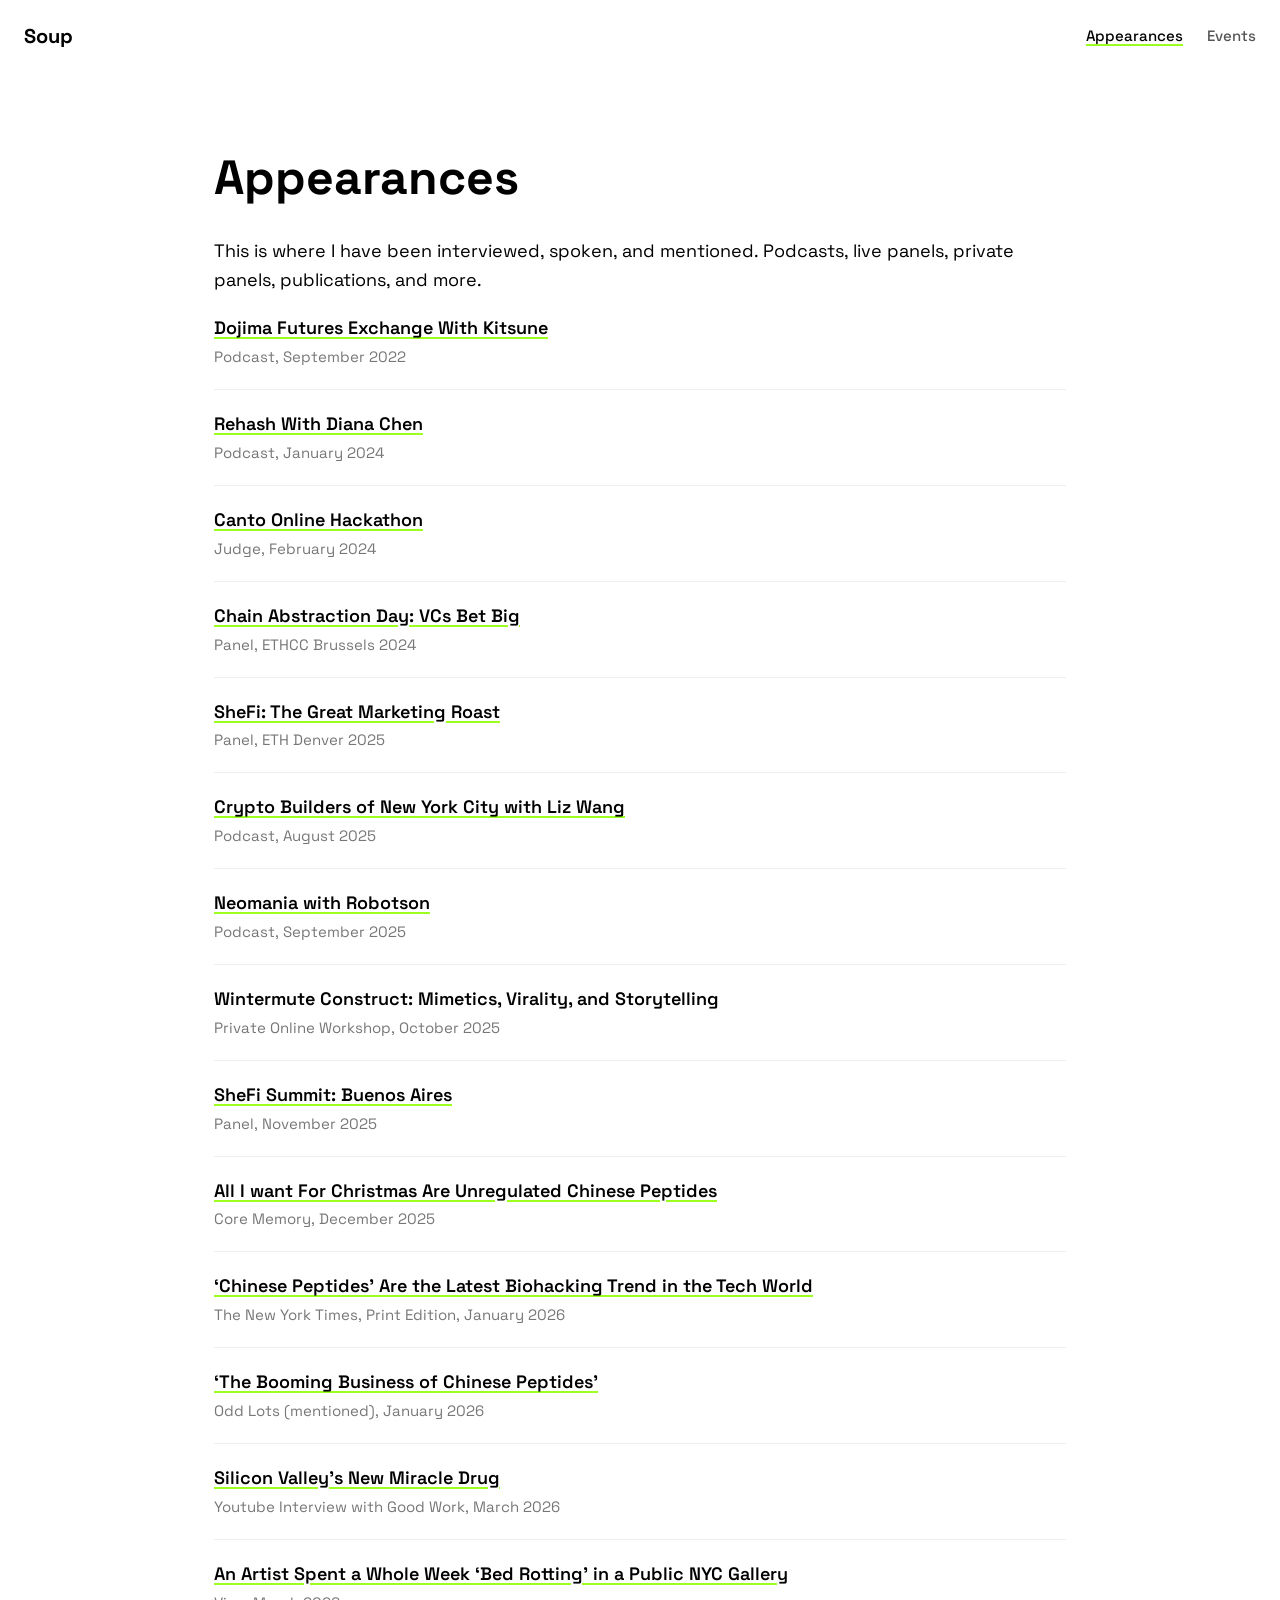
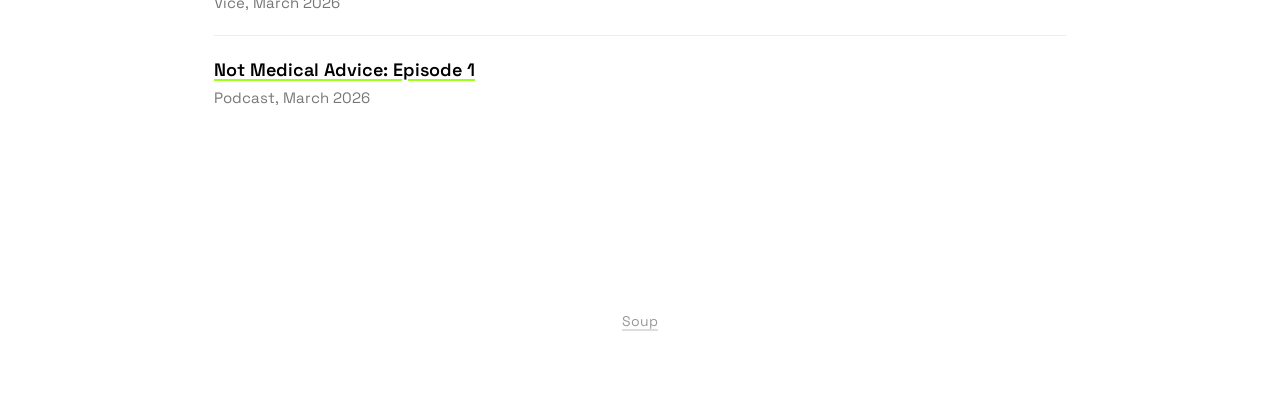
==== appearances.html @ 359b350f "Hide Cookbooks nav link and zine submission button Co-Authored-By: Claude Opus 4.7 (1M context) <nor" ====
<!DOCTYPE html>
<html lang="en">
<head>
  <meta charset="UTF-8">
  <meta name="viewport" content="width=device-width, initial-scale=1.0">
  <title>Appearances – Soup</title>
  <link rel="stylesheet" href="style.css">
</head>
<body>
  <nav>
    <a href="/" class="logo">Soup</a>
    <div class="links">
      <a href="/appearances.html" class="active">Appearances</a>
      <a href="/events.html">Events</a>
    </div>
  </nav>

  <div class="container">
    <h1>Appearances</h1>
    <p>This is where I have been interviewed, spoken, and mentioned. Podcasts, live panels, private panels, publications, and more.</p>

    <div class="appearance">
      <a href="https://x.com/DojimaFutures/status/1570541175362441216">Dojima Futures Exchange With Kitsune</a>
      <div class="meta">Podcast, September 2022</div>
    </div>

    <div class="appearance">
      <a href="https://www.youtube.com/watch?v=RE9GlKeXQ3Y">Rehash With Diana Chen</a>
      <div class="meta">Podcast, January 2024</div>
    </div>

    <div class="appearance">
      <a href="https://canto.mirror.xyz/R61YoLOqHTItQv1mFRR_PZM1qqmbIg2I9jLAQmZz94Y">Canto Online Hackathon</a>
      <div class="meta">Judge, February 2024</div>
    </div>

    <div class="appearance">
      <a href="https://luma.com/ChADay_EthCC2024">Chain Abstraction Day: VCs Bet Big</a>
      <div class="meta">Panel, ETHCC Brussels 2024</div>
    </div>

    <div class="appearance">
      <a href="https://luma.com/0xsf7b0j?tk=9q35Sp">SheFi: The Great Marketing Roast</a>
      <div class="meta">Panel, ETH Denver 2025</div>
    </div>

    <div class="appearance">
      <a href="https://x.com/cryptonycpod/status/1955314170406002775">Crypto Builders of New York City with Liz Wang</a>
      <div class="meta">Podcast, August 2025</div>
    </div>

    <div class="appearance">
      <a href="https://open.spotify.com/episode/3sa2uEnxHNoWY442WmcZ5a?si=_UdGZedXSt26n3mSseSVqg">Neomania with Robotson</a>
      <div class="meta">Podcast, September 2025</div>
    </div>

    <div class="appearance">
      <span style="font-weight: 600; font-size: 18px;">Wintermute Construct: Mimetics, Virality, and Storytelling</span>
      <div class="meta">Private Online Workshop, October 2025</div>
    </div>
    
<div class="appearance">
      <span style="font-weight: 600; font-size: 18px;"><a href="https://luma.com/y9pgwz8b">SheFi Summit: Buenos Aires</a> </span>
      <div class="meta">Panel, November 2025</div>
    </div>

<div class="appearance">
      <span style="font-weight: 600; font-size: 18px;"><a href="https://www.corememory.com/p/sf-rave-chinese-peptides">All I want For Christmas Are Unregulated Chinese Peptides</a> </span>
      <div class="meta">Core Memory, December 2025</div>
    </div>


       <div class="appearance">
      <span style="font-weight: 600; font-size: 18px;"><A href="https://www.nytimes.com/2026/01/03/business/chinese-peptides-silicon-valley.html">‘Chinese Peptides’ Are the Latest Biohacking Trend in the Tech World</A></span>
      <div class="meta">The New York Times, Print Edition, January 2026</div>
    </div>
           <div class="appearance">
      <span style="font-weight: 600; font-size: 18px;"><A href="https://podcasts.apple.com/id/podcast/the-booming-business-of-chinese-peptides/id1056200096?i=1000741967543">‘The Booming Business of Chinese Peptides'</A></span>
      <div class="meta">Odd Lots (mentioned), January 2026</div>
    </div>

    
    <div class="appearance">
      <span style="font-weight: 600; font-size: 18px;"><A href="https://www.youtube.com/watch?v=W0ltbBby9FU">Silicon Valley's New Miracle Drug</A></span>
      <div class="meta">Youtube Interview with Good Work, March 2026</div>
    </div>

    
    <div class="appearance">
      <span style="font-weight: 600; font-size: 18px;"><A href="https://www.vice.com/en/article/alison-long-artist-bedrotting-nyc/?is_login=1773077879061">An Artist Spent a Whole Week ‘Bed Rotting’ in a Public NYC Gallery</A></span>
      <div class="meta">Vice, March 2026</div>
    </div>

     <div class="appearance">
      <span style="font-weight: 600; font-size: 18px;"><A href="https://x.com/BoysClubWorld/status/2032462883943051436">Not Medical Advice: Episode 1</A></span>
      <div class="meta">Podcast, March 2026</div>
    </div>


    
  </div>

  <footer>
    <p><a href="/">Soup</a></p>
  </footer>
</body>
</html>
---- style.css ----
@import url('https://fonts.googleapis.com/css2?family=Space+Grotesk:wght@300;400;500;600;700&display=swap');

* {
  margin: 0;
  padding: 0;
  box-sizing: border-box;
}

body {
  font-family: 'Space Grotesk', sans-serif;
  background: #fff;
  color: #000;
  line-height: 1.6;
  font-size: 18px;
}

a {
  color: #000;
  text-decoration: underline;
  text-decoration-color: #9DFF20;
  text-underline-offset: 3px;
  text-decoration-thickness: 2px;
}

a:hover {
  color: #9DFF20;
}

.container {
  max-width: 900px;
  margin: 0 auto;
  padding: 80px 24px 120px;
}

/* Navigation */
nav {
  padding: 20px 24px;
  display: flex;
  justify-content: space-between;
  align-items: center;
}

nav .logo {
  font-weight: 700;
  font-size: 20px;
  text-decoration: none;
  color: #000;
}

nav .logo:hover {
  color: #9DFF20;
}

nav .links {
  display: flex;
  gap: 24px;
}

nav .links a {
  text-decoration: none;
  font-size: 15px;
  font-weight: 500;
  color: #555;
}

nav .links a:hover {
  color: #9DFF20;
}

nav .links a.active {
  color: #000;
  text-decoration: underline;
  text-decoration-color: #9DFF20;
  text-underline-offset: 3px;
  text-decoration-thickness: 2px;
}

/* Page titles */
h1 {
  font-size: 48px;
  font-weight: 700;
  margin-bottom: 32px;
  line-height: 1.1;
}

h2 {
  font-size: 28px;
  font-weight: 600;
  margin-top: 48px;
  margin-bottom: 16px;
}

h3 {
  font-size: 22px;
  font-weight: 600;
  margin-top: 40px;
  margin-bottom: 12px;
}

p {
  margin-bottom: 20px;
}

/* Buttons */
.btn {
  display: inline-block;
  padding: 12px 28px;
  background: #9DFF20;
  color: #000;
  text-decoration: none;
  font-weight: 600;
  font-size: 16px;
  margin-right: 12px;
  margin-bottom: 12px;
  transition: background 0.2s;
}

.btn:hover {
  background: #8ae619;
  color: #000;
}

.btn.outline {
  background: transparent;
  border: 2px solid #000;
}

.btn.outline:hover {
  background: #000;
  color: #9DFF20;
}

.buttons {
  margin-top: 32px;
}

/* Lists */
ol, ul {
  margin-bottom: 24px;
  padding-left: 24px;
}

li {
  margin-bottom: 8px;
}

/* Events */
.event {
  margin-bottom: 32px;
}

.event .date {
  font-weight: 600;
  font-size: 15px;
  color: #9DFF20;
  text-transform: uppercase;
  letter-spacing: 0.5px;
}

.event .name {
  font-size: 22px;
  font-weight: 600;
  margin: 4px 0;
}

.event .venue {
  color: #555;
  font-size: 16px;
}

.event .with {
  color: #777;
  font-size: 15px;
  font-style: italic;
}

/* Appearances */
.appearance {
  margin-bottom: 20px;
  padding-bottom: 20px;
  border-bottom: 1px solid #eee;
}

.appearance:last-child {
  border-bottom: none;
}

.appearance a {
  font-weight: 600;
  font-size: 18px;
}

.appearance .meta {
  color: #777;
  font-size: 15px;
  margin-top: 2px;
}

/* Year headers */
.year {
  font-size: 36px;
  font-weight: 700;
  letter-spacing: 1px;
  color: #000;
  margin-top: 48px;
  margin-bottom: 24px;
}

.year:first-child {
  margin-top: 0;
}

/* Footer */
footer {
  padding: 40px 24px;
  text-align: center;
  color: #999;
  font-size: 14px;
}

footer a {
  color: #999;
  text-decoration-color: #ddd;
}

footer a:hover {
  color: #9DFF20;
}

/* Responsive */
@media (max-width: 600px) {
  h1 {
    font-size: 36px;
  }

  nav {
    flex-direction: column;
    gap: 12px;
  }

  nav .links {
    gap: 16px;
  }

  .container {
    padding: 40px 20px 80px;
  }
}
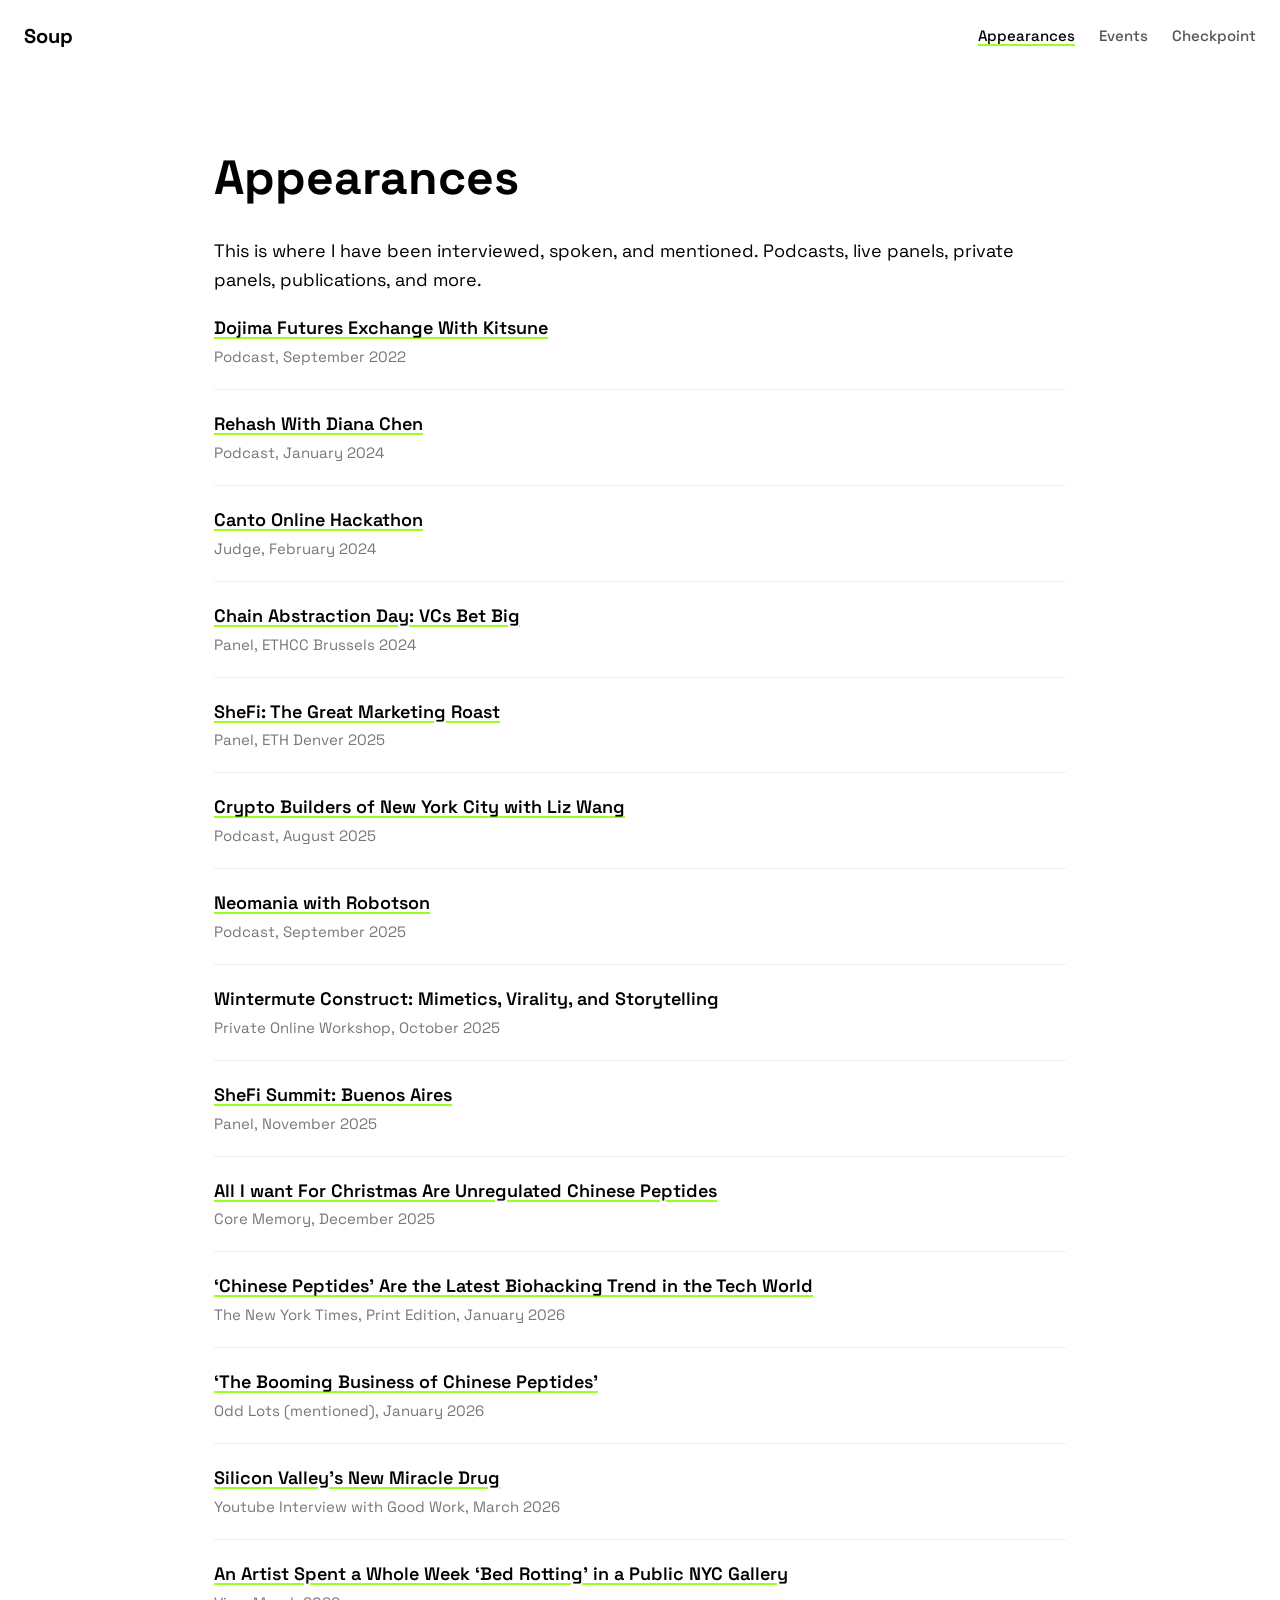
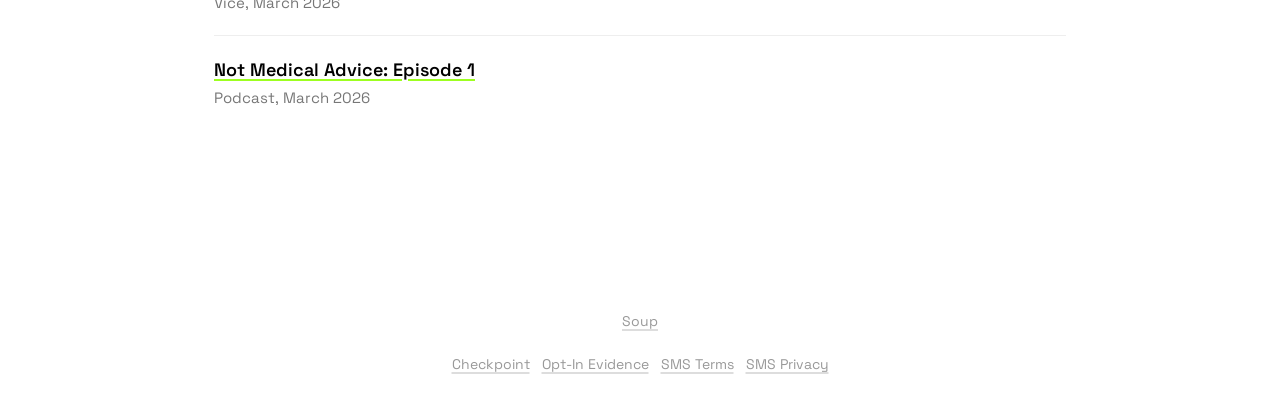
==== commit b7c29eb1: "Add Checkpoint and SMS compliance links" ====
--- a/appearances.html
+++ b/appearances.html
@@ -12,6 +12,7 @@
     <div class="links">
       <a href="/appearances.html" class="active">Appearances</a>
       <a href="/events.html">Events</a>
+      <a href="/checkpoint">Checkpoint</a>
     </div>
   </nav>
 
@@ -102,6 +103,12 @@
 
   <footer>
     <p><a href="/">Soup</a></p>
+    <div class="footer-links">
+      <a href="/checkpoint">Checkpoint</a>
+      <a href="/checkpoint-opt-in">Opt-In Evidence</a>
+      <a href="/sms-terms">SMS Terms</a>
+      <a href="/sms-privacy">SMS Privacy</a>
+    </div>
   </footer>
 </body>
 </html>
--- a/style.css
+++ b/style.css
@@ -54,6 +54,7 @@
 nav .links {
   display: flex;
   gap: 24px;
+  flex-wrap: wrap;
 }
 
 nav .links a {
@@ -218,6 +219,14 @@
   font-size: 14px;
 }
 
+footer .footer-links {
+  display: flex;
+  justify-content: center;
+  flex-wrap: wrap;
+  gap: 12px;
+  margin-top: 10px;
+}
+
 footer a {
   color: #999;
   text-decoration-color: #ddd;
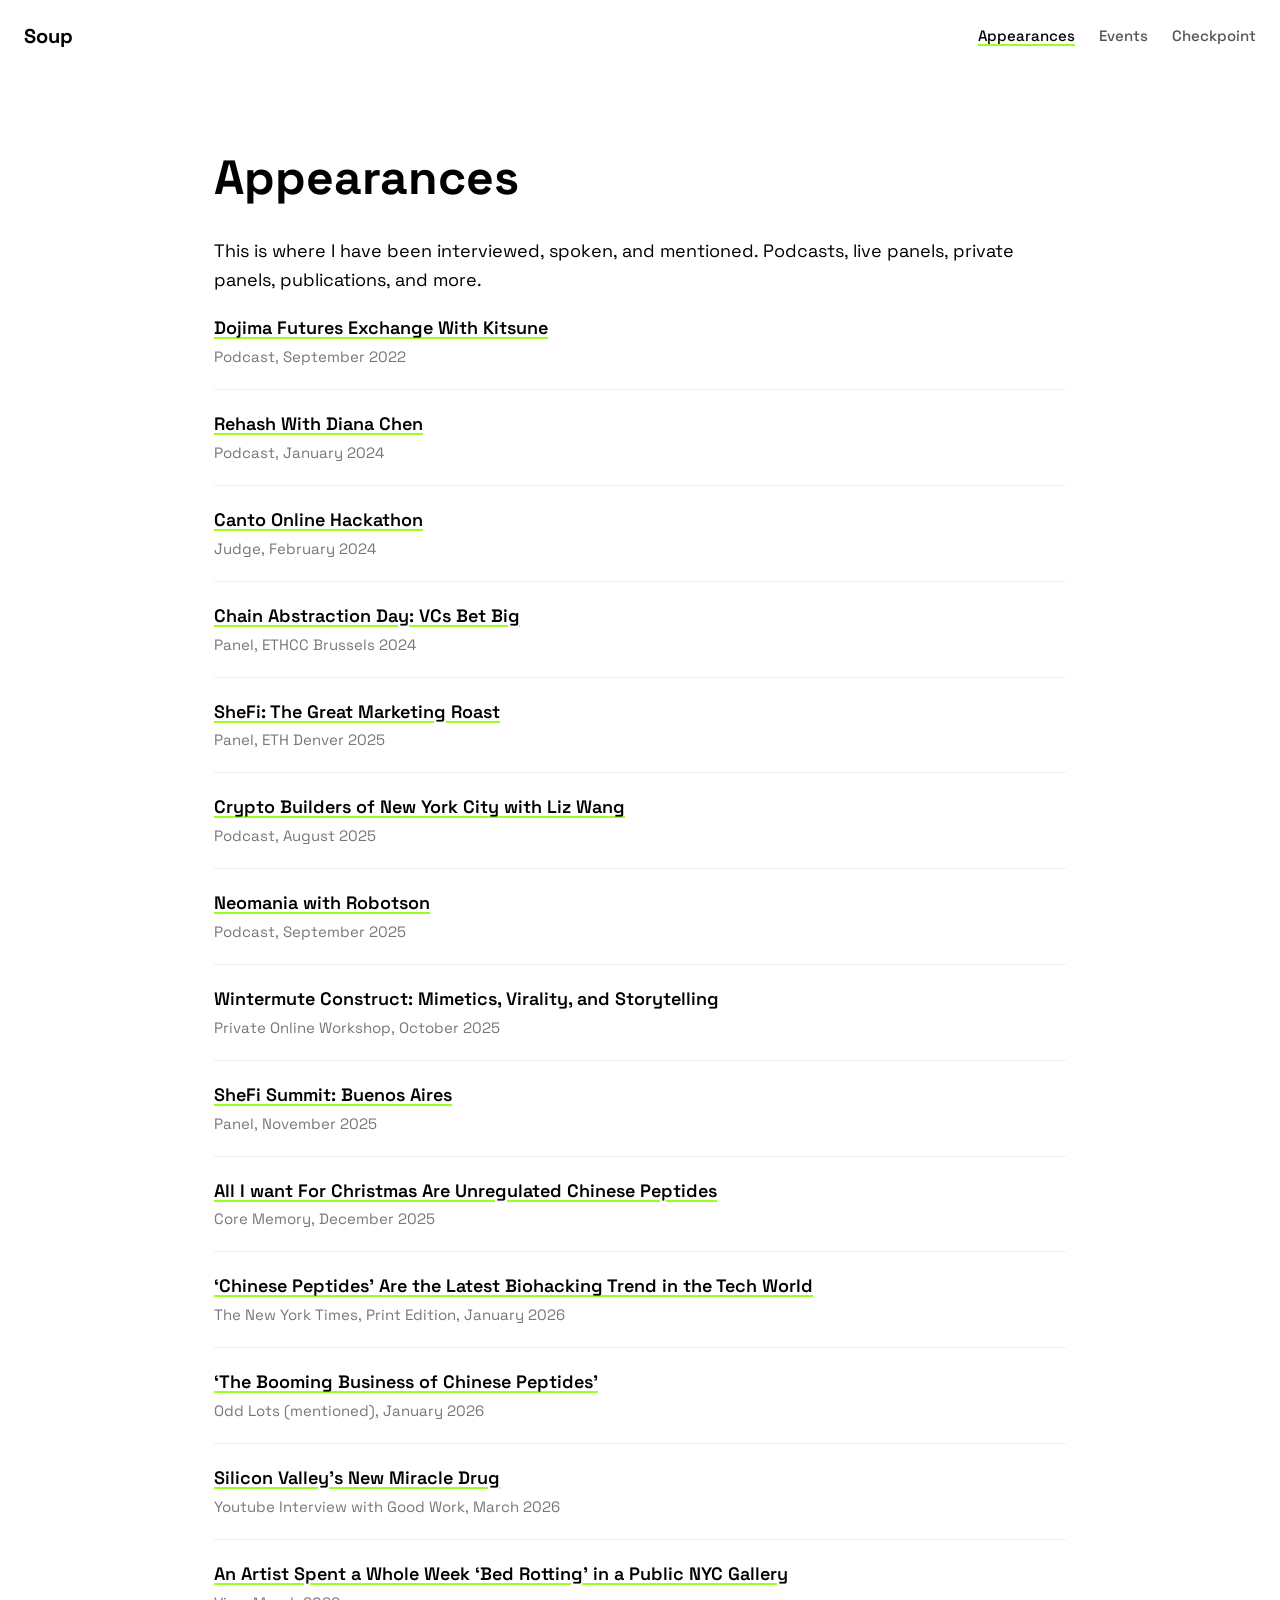
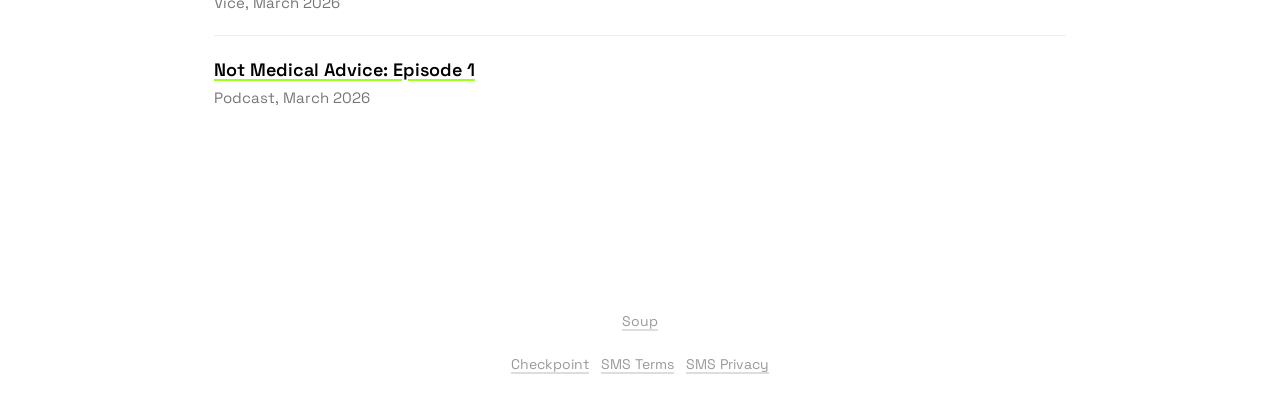
==== commit 2270b9e8: "Remove Checkpoint opt-in evidence page" ====
--- a/appearances.html
+++ b/appearances.html
@@ -105,7 +105,6 @@
     <p><a href="/">Soup</a></p>
     <div class="footer-links">
       <a href="/checkpoint">Checkpoint</a>
-      <a href="/checkpoint-opt-in">Opt-In Evidence</a>
       <a href="/sms-terms">SMS Terms</a>
       <a href="/sms-privacy">SMS Privacy</a>
     </div>
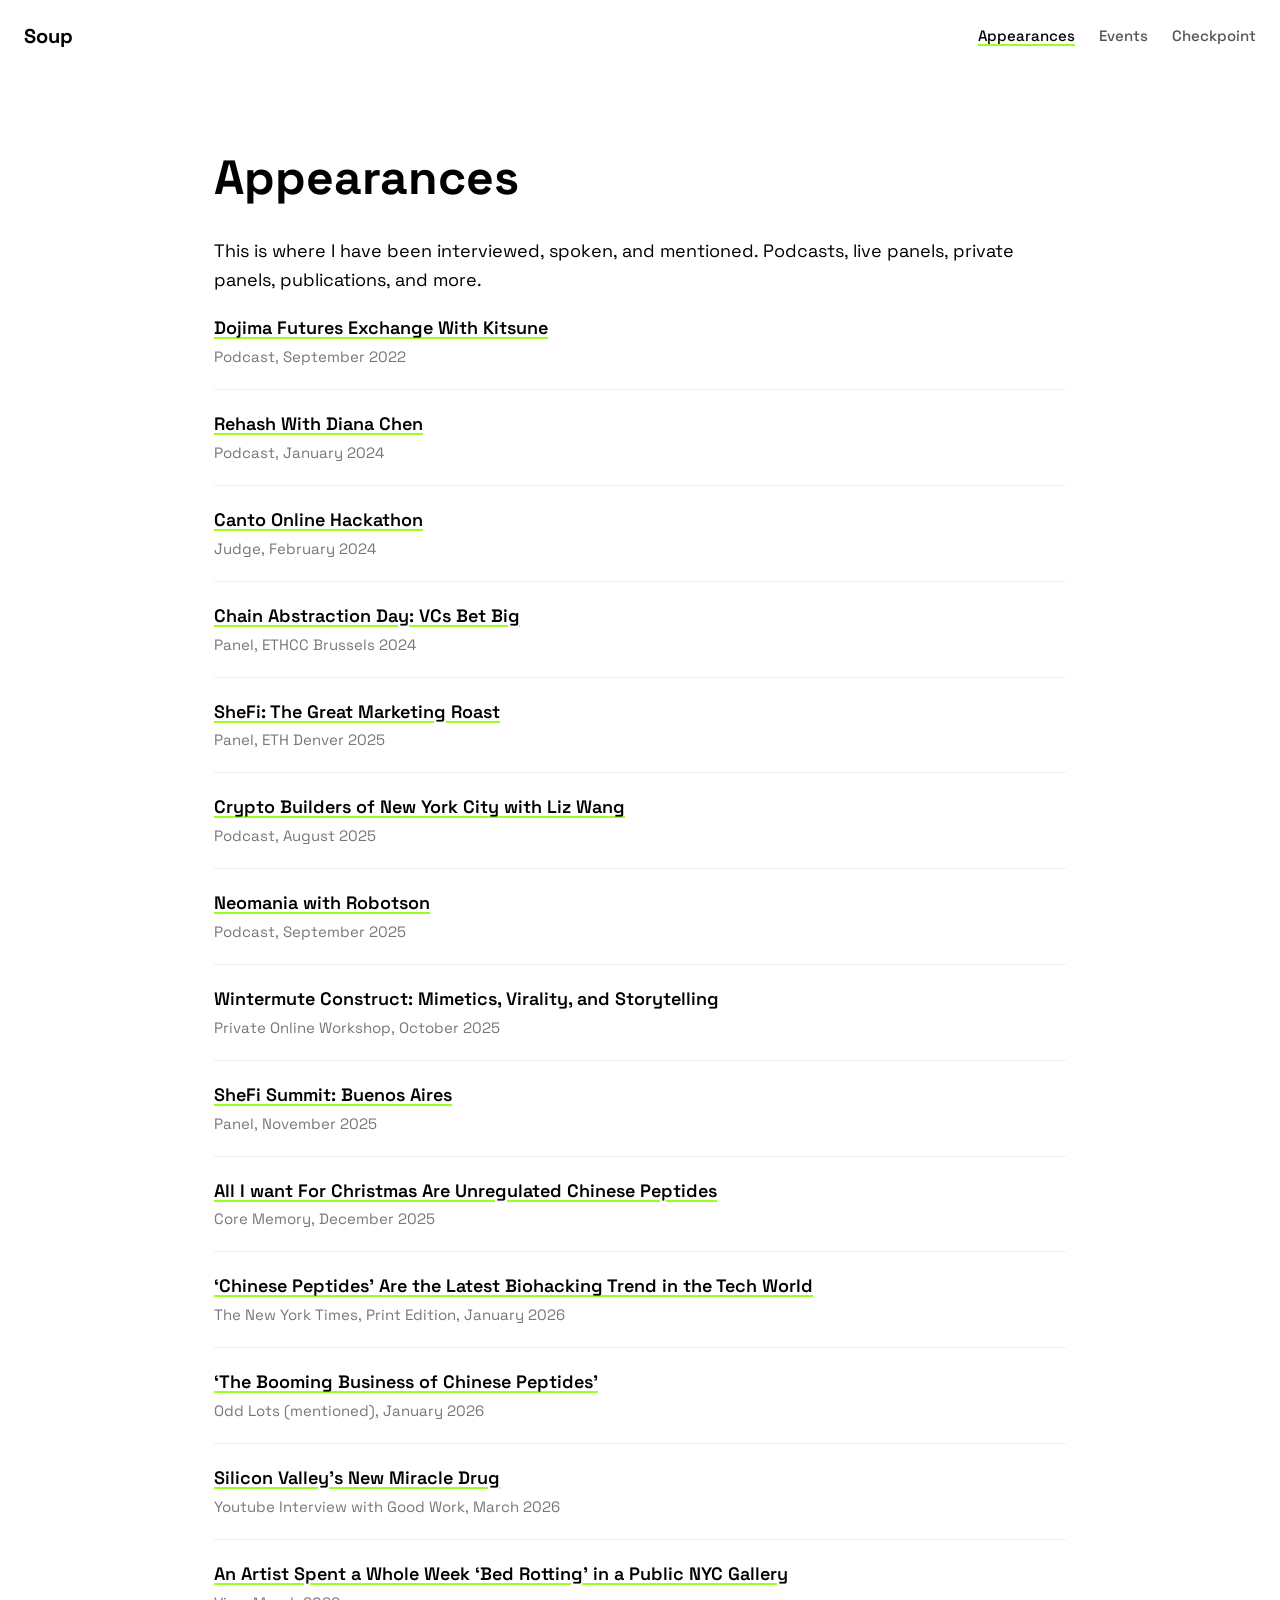
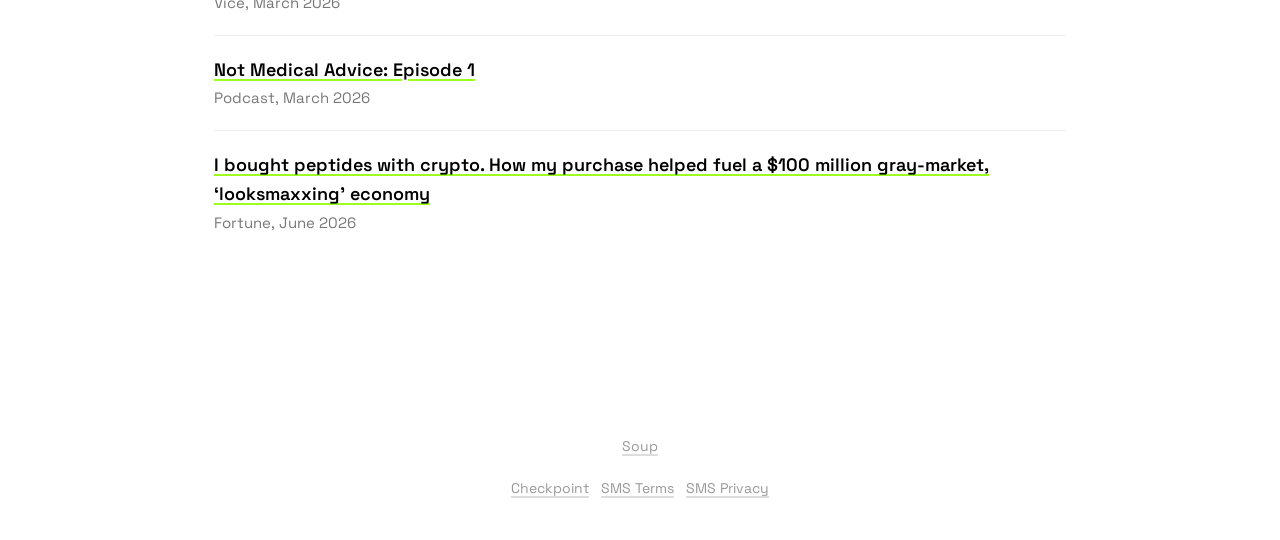
==== commit 25040fa0: "Add Fortune June 2026 peptides/crypto appearance Co-Authored-By: Claude Opus 4.7 (1M context) <norep" ====
--- a/appearances.html
+++ b/appearances.html
@@ -97,8 +97,12 @@
       <div class="meta">Podcast, March 2026</div>
     </div>
 
+    <div class="appearance">
+      <span style="font-weight: 600; font-size: 18px;"><A href="https://fortune.com/2026/06/04/peptides-crypto-looksmaxxing-economy-chainalysis-report-100-million/">I bought peptides with crypto. How my purchase helped fuel a $100 million gray-market, ‘looksmaxxing’ economy</A></span>
+      <div class="meta">Fortune, June 2026</div>
+    </div>
 
-    
+
   </div>
 
   <footer>
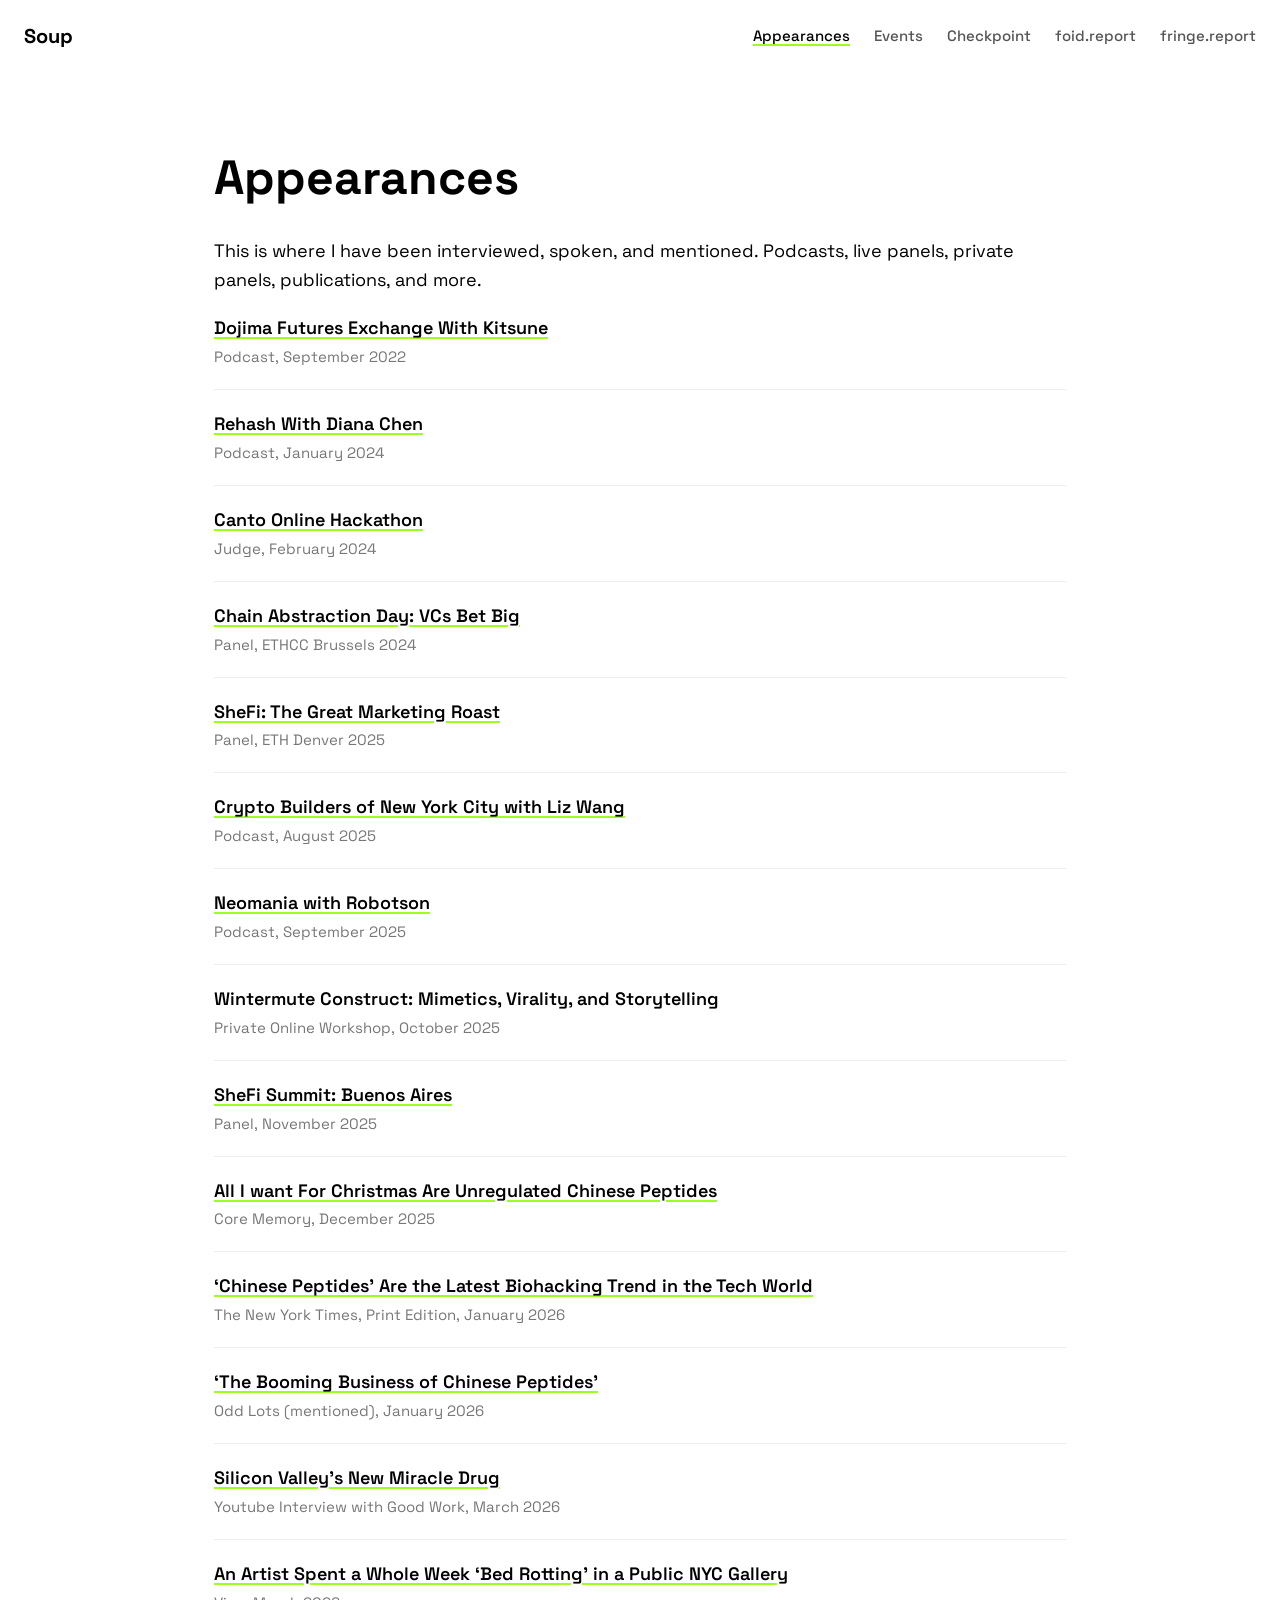
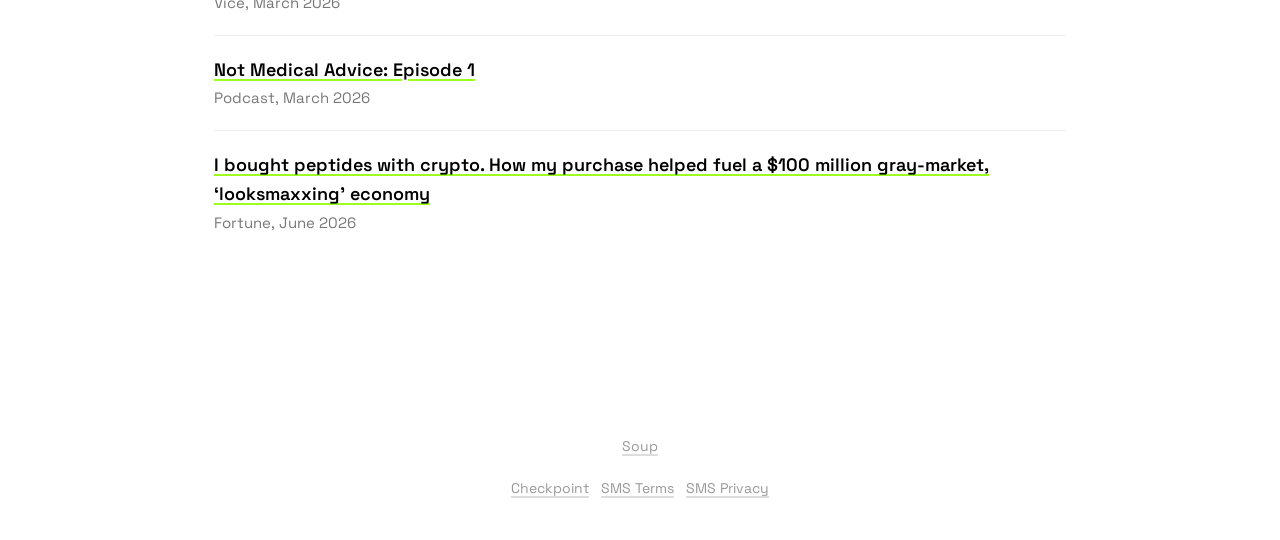
==== commit c9b3120e: "Add foid.report and fringe.report links to nav Co-Authored-By: Claude Fable 5 <noreply@anthropic.com" ====
--- a/appearances.html
+++ b/appearances.html
@@ -13,6 +13,8 @@
       <a href="/appearances.html" class="active">Appearances</a>
       <a href="/events.html">Events</a>
       <a href="/checkpoint">Checkpoint</a>
+      <a href="https://foid.report">foid.report</a>
+      <a href="https://fringe.report">fringe.report</a>
     </div>
   </nav>
 
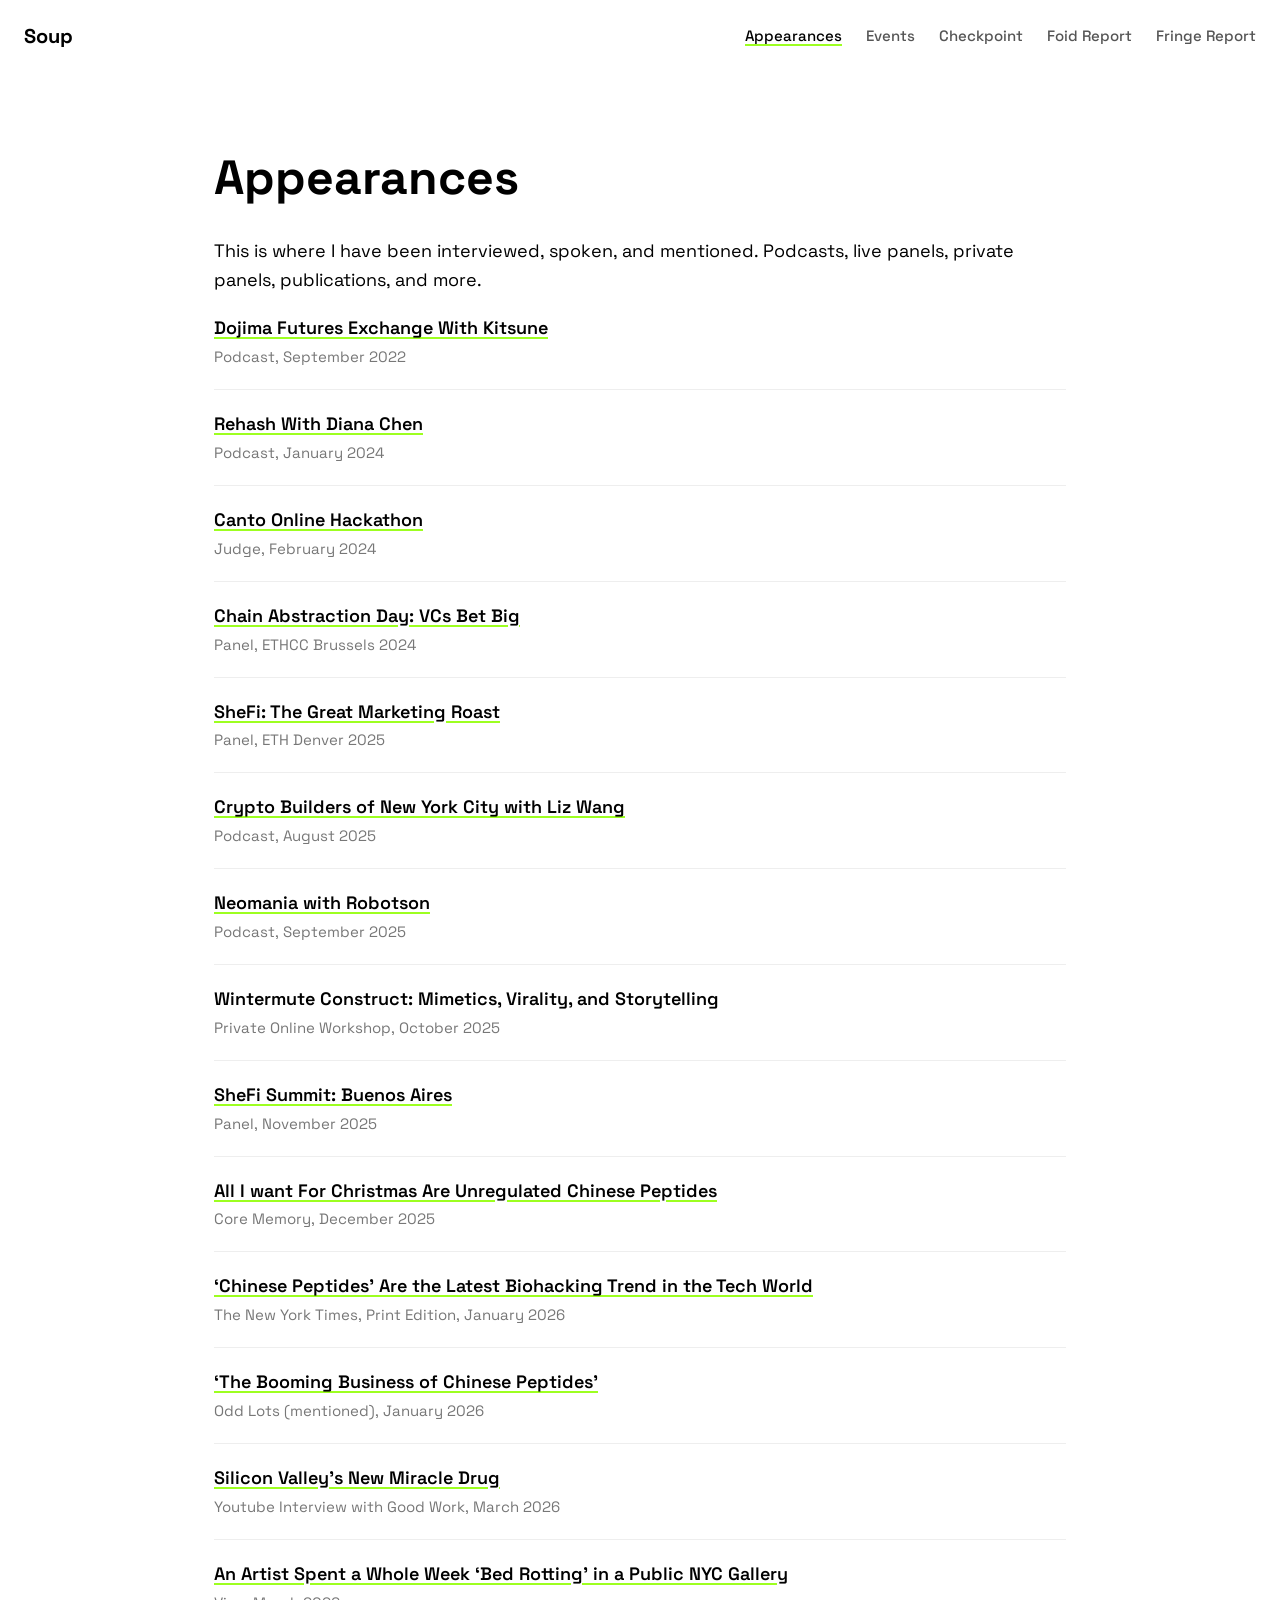
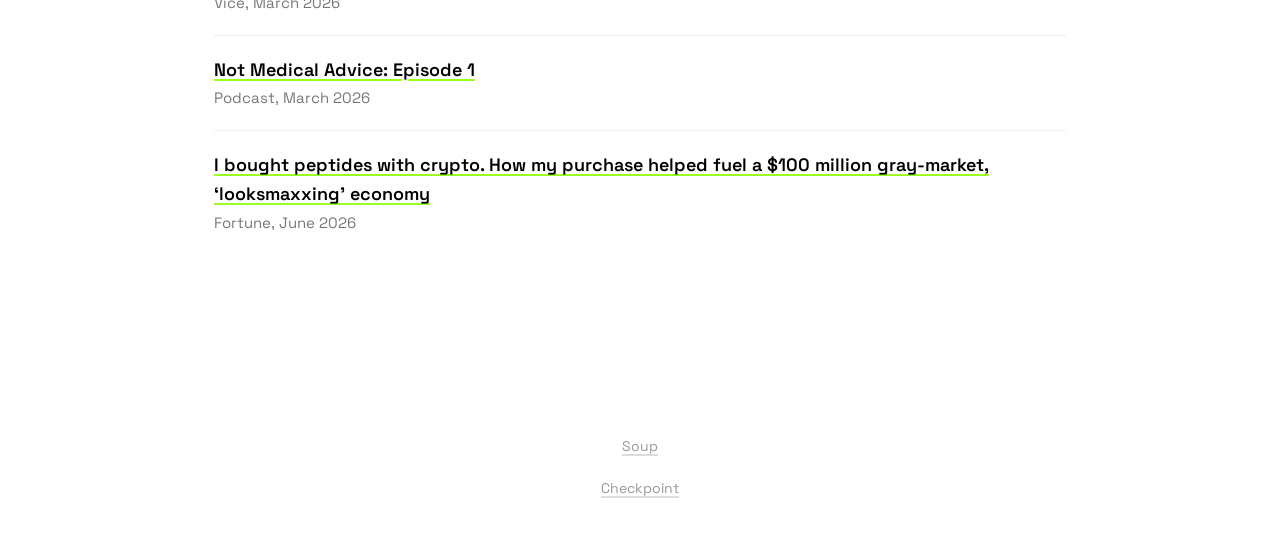
==== commit 2a15279c: "Rename nav links to Foid Report / Fringe Report, clean up footers - Remove tagline footer from index" ====
--- a/appearances.html
+++ b/appearances.html
@@ -13,8 +13,8 @@
       <a href="/appearances.html" class="active">Appearances</a>
       <a href="/events.html">Events</a>
       <a href="/checkpoint">Checkpoint</a>
-      <a href="https://foid.report">foid.report</a>
-      <a href="https://fringe.report">fringe.report</a>
+      <a href="https://foid.report">Foid Report</a>
+      <a href="https://fringe.report">Fringe Report</a>
     </div>
   </nav>
 
@@ -111,8 +111,6 @@
     <p><a href="/">Soup</a></p>
     <div class="footer-links">
       <a href="/checkpoint">Checkpoint</a>
-      <a href="/sms-terms">SMS Terms</a>
-      <a href="/sms-privacy">SMS Privacy</a>
     </div>
   </footer>
 </body>
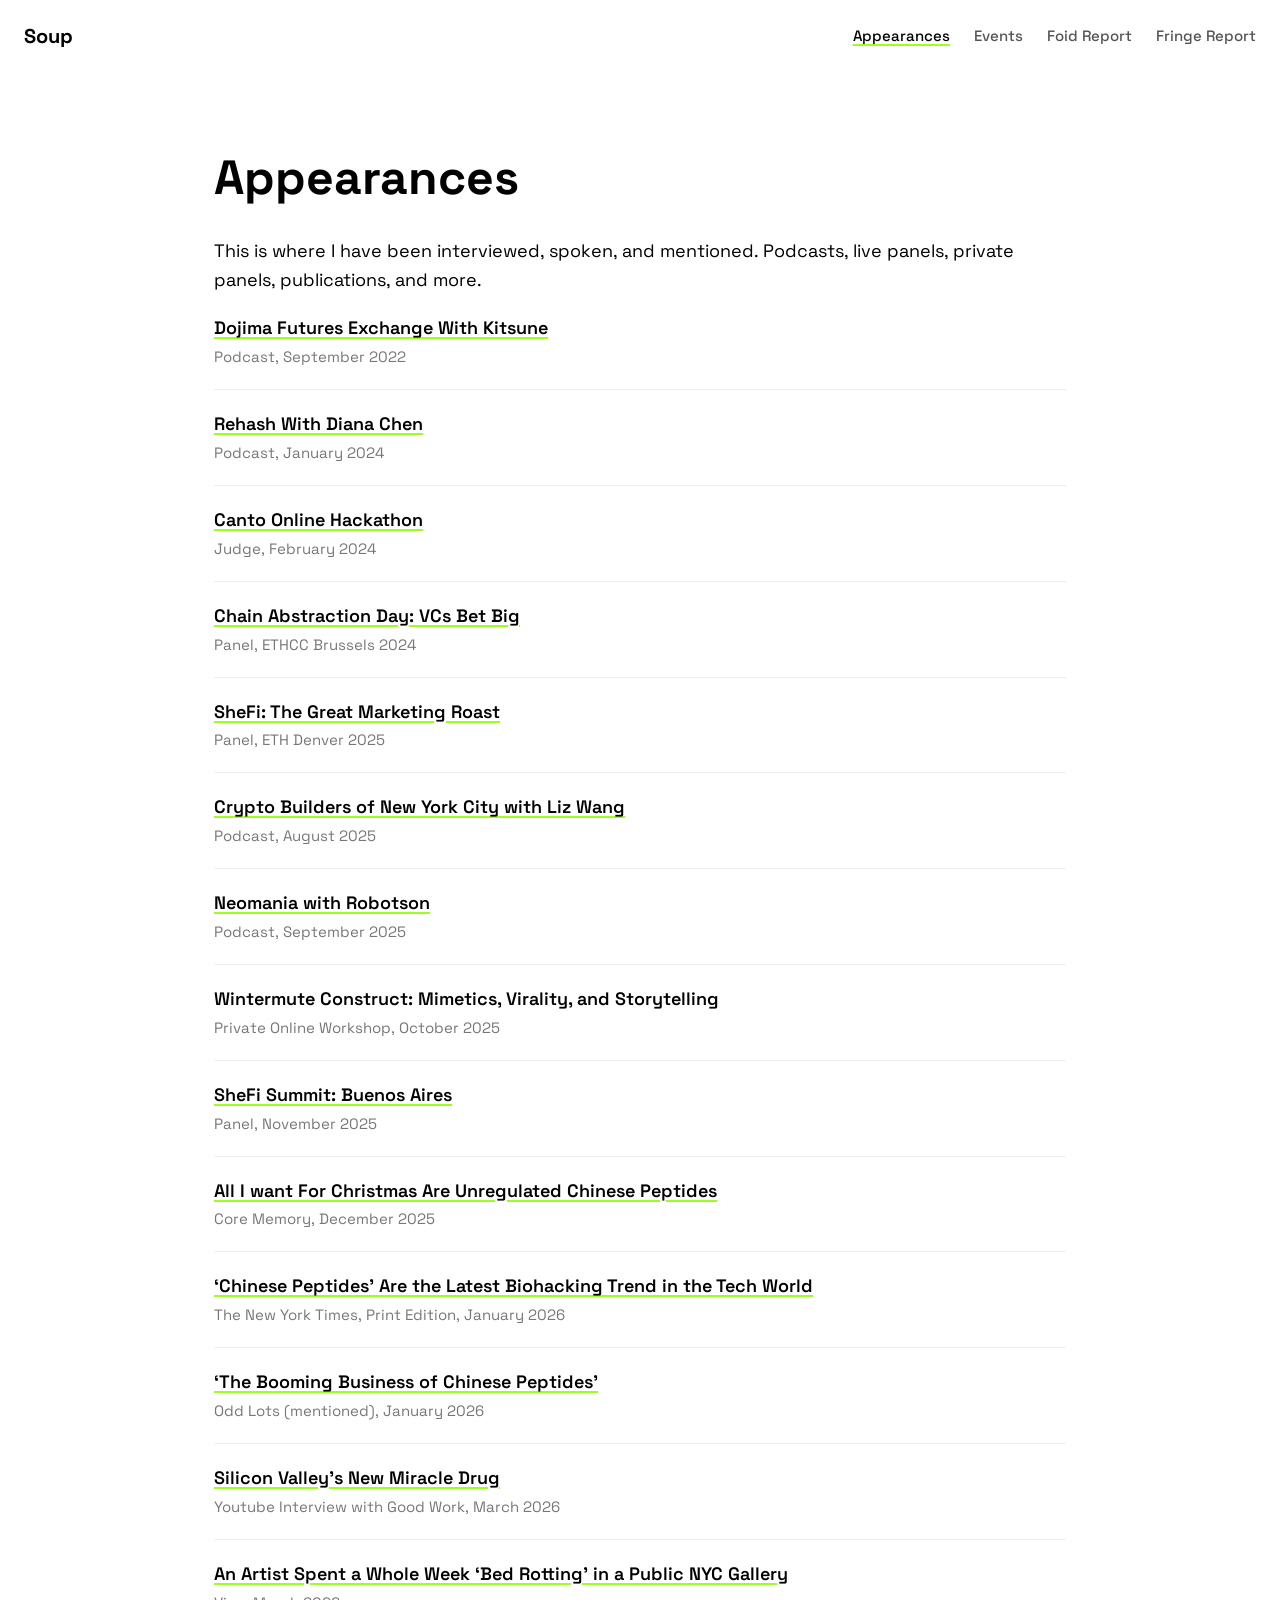
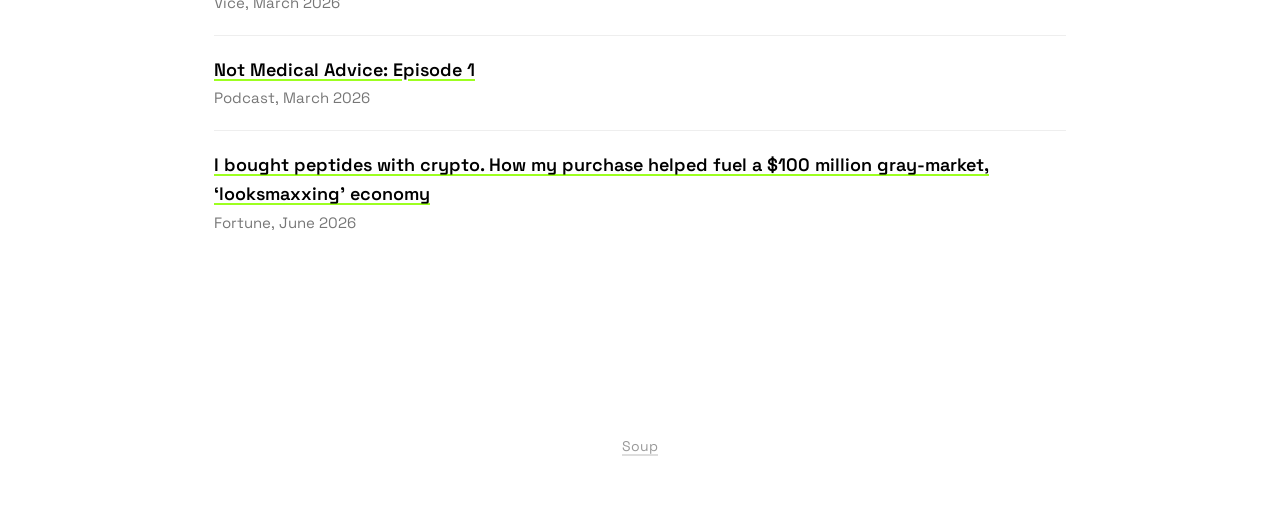
==== commit 5fc2eca7: "Evict Checkpoint from Soup site — it lives at checkpoints.fyi now - Remove Checkpoint from all navs " ====
--- a/appearances.html
+++ b/appearances.html
@@ -12,7 +12,6 @@
     <div class="links">
       <a href="/appearances.html" class="active">Appearances</a>
       <a href="/events.html">Events</a>
-      <a href="/checkpoint">Checkpoint</a>
       <a href="https://foid.report">Foid Report</a>
       <a href="https://fringe.report">Fringe Report</a>
     </div>
@@ -109,9 +108,6 @@
 
   <footer>
     <p><a href="/">Soup</a></p>
-    <div class="footer-links">
-      <a href="/checkpoint">Checkpoint</a>
-    </div>
   </footer>
 </body>
 </html>
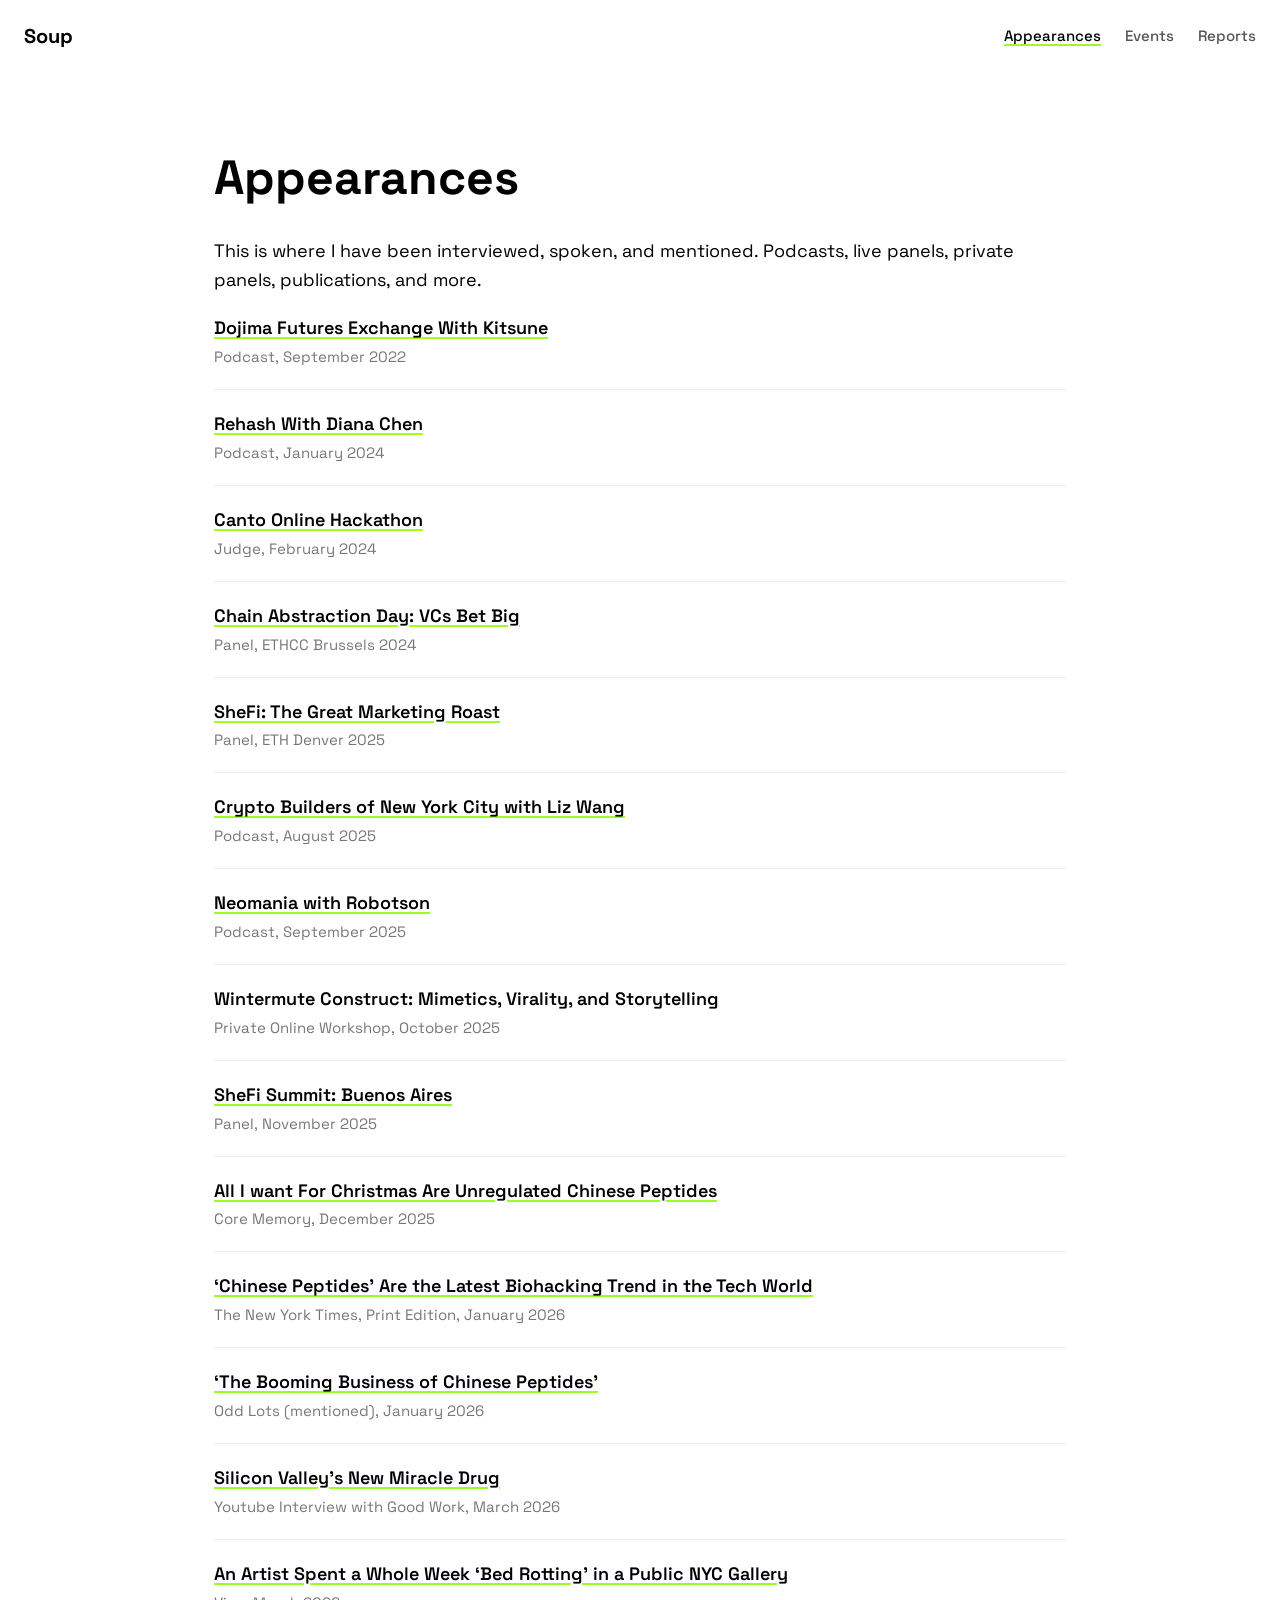
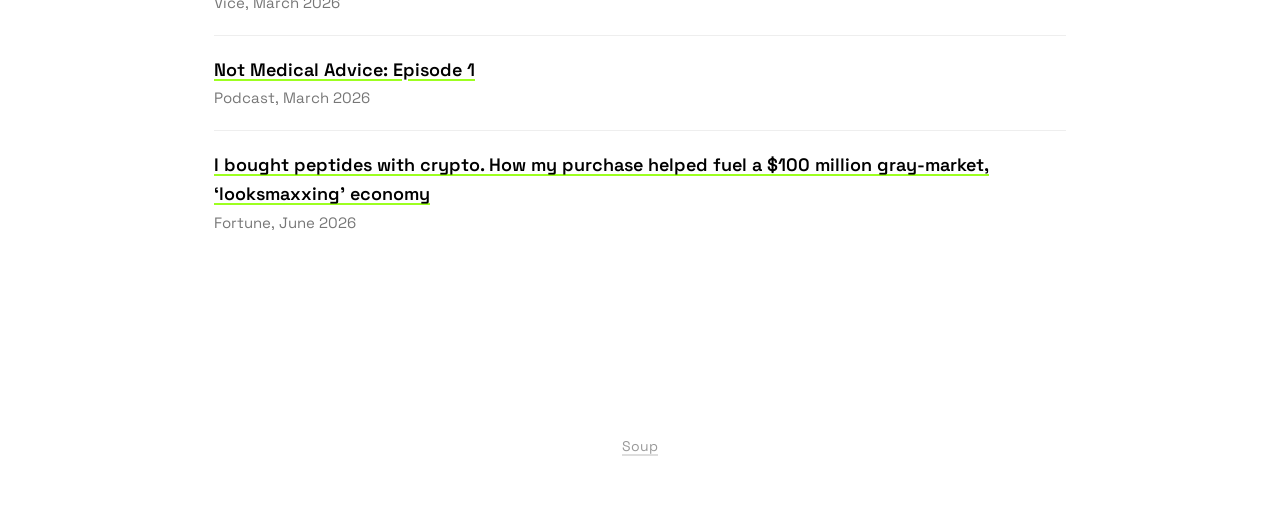
==== commit 1811d634: "Add Reports page with REPORTS button; consolidate nav - New /reports.html listing Fringe Report and " ====
--- a/appearances.html
+++ b/appearances.html
@@ -12,8 +12,7 @@
     <div class="links">
       <a href="/appearances.html" class="active">Appearances</a>
       <a href="/events.html">Events</a>
-      <a href="https://foid.report">Foid Report</a>
-      <a href="https://fringe.report">Fringe Report</a>
+      <a href="/reports.html">Reports</a>
     </div>
   </nav>
 
